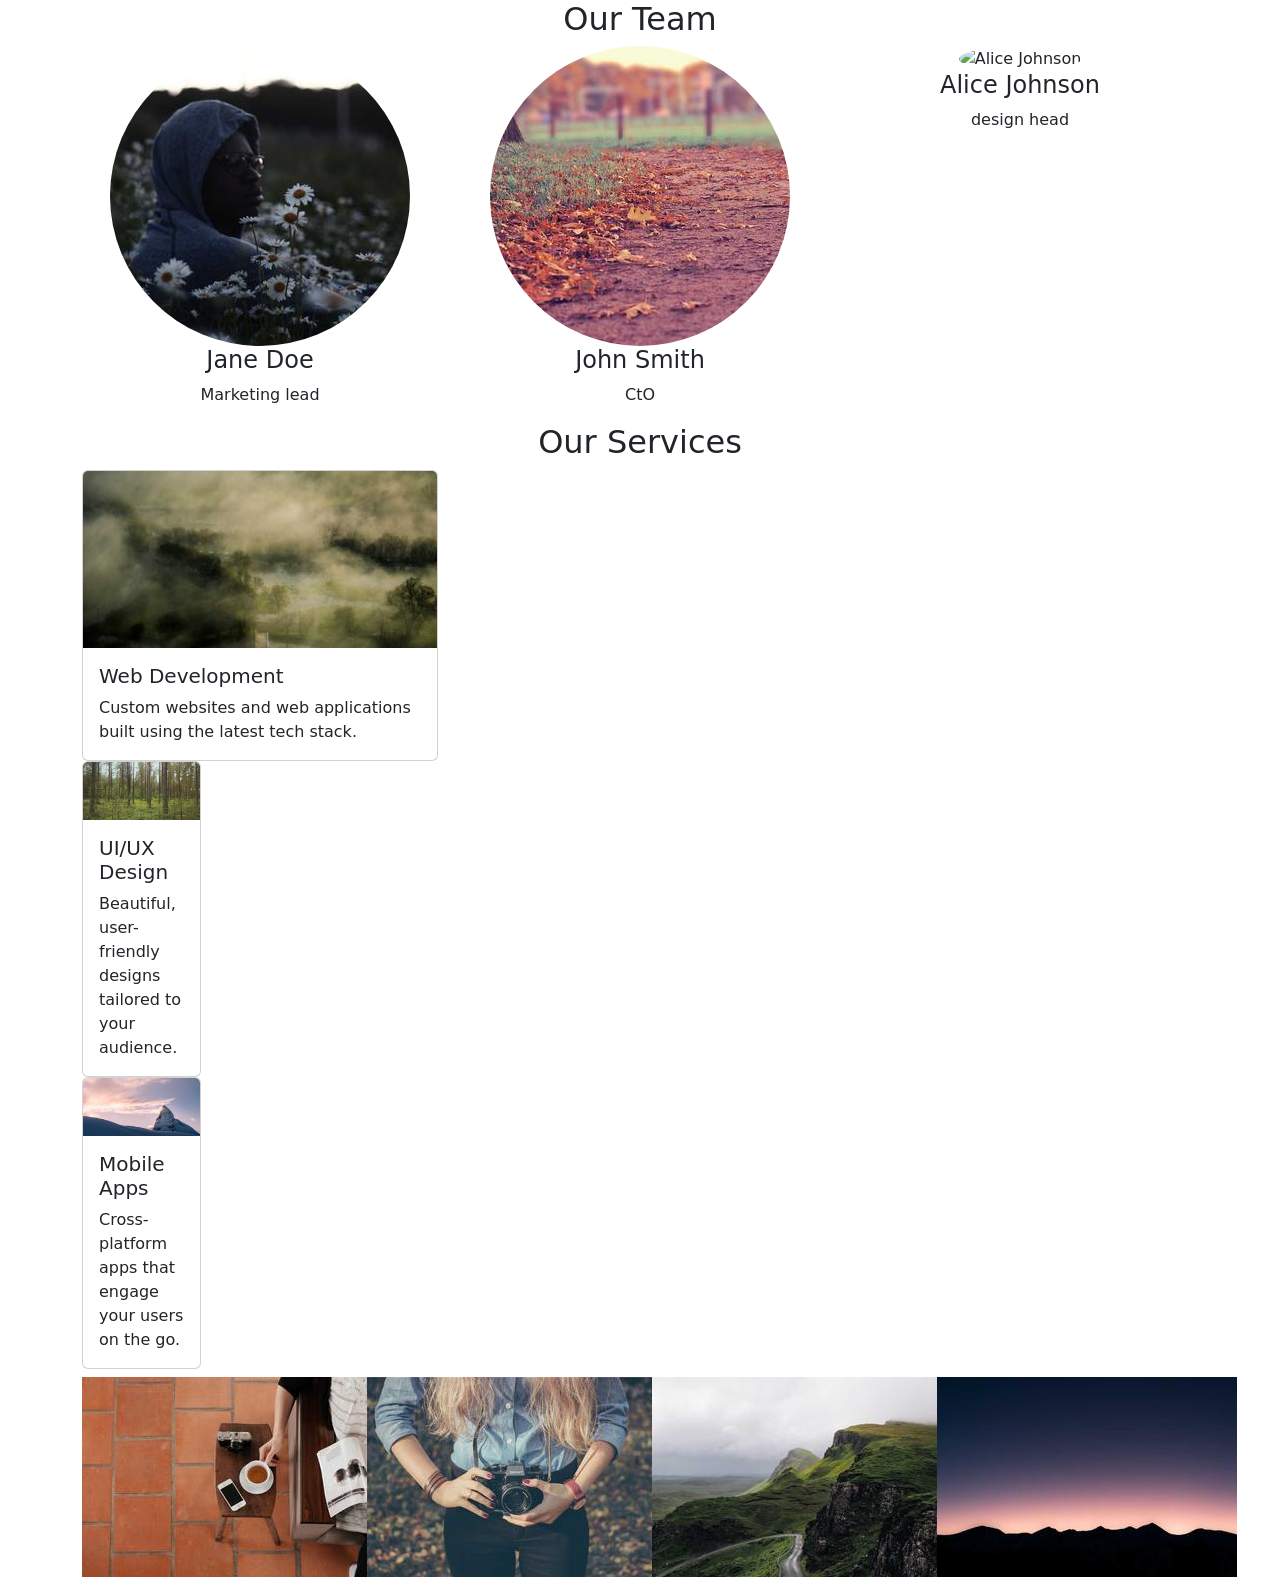
==== task3.html @ 802f6f1b "first commit" ====
<!DOCTYPE html>
<html lang="en">

<head>
    <meta charset="UTF-8">
    <meta name="viewport" content="width=device-width, initial-scale=1.0">
    <title>Document</title>
    <link rel="stylesheet" href="https://cdn.jsdelivr.net/npm/bootstrap@5.3.8/dist/css/bootstrap.min.css">
    <script src="https://cdn.jsdelivr.net/npm/@popperjs/core@2.11.8/dist/umd/popper.min.js"
        integrity="sha384-I7E8VVD/ismYTF4hNIPjVp/Zjvgyol6VFvRkX/vR+Vc4jQkC+hVqc2pM8ODewa9r"
        crossorigin="anonymous"></script>
    <script src="https://cdn.jsdelivr.net/npm/bootstrap@5.3.8/dist/js/bootstrap.min.js"
        integrity="sha384-G/EV+4j2dNv+tEPo3++6LCgdCROaejBqfUeNjuKAiuXbjrxilcCdDz6ZAVfHWe1Y"
        crossorigin="anonymous"></script>

</head>

<body>
    <div class="container">
        <h2 class="text-center">Our Team</h2>
        <div class="row">
            <div class="col-sm-12 col-md-6 col-lg-4 text-center">
                <img src="jane.jpg" alt="" class="img-fluid rounded-circle">
                <h4>Jane Doe</h4>
                <p>Marketing lead</p>
            </div>
            <div class="col-sm-12 col-md-6 col-lg-4 text-center">
                <img src="smith.jpg" alt="John Smith" class="img-fluid rounded-circle">
                <h4>John Smith</h4>
                <p>CtO</p>
            </div>
            <div class="col-sm-12 col-md-6 col-lg-4 text-center">
                <img src="alice.jpg" alt="Alice Johnson" class="img-fluid rounded-circle">
                <h4>Alice Johnson</h4>
                <p>design head</p>
            </div>
            <h2 class="text-center">Our Services</h2>
            <div class="col-sm-12 col-md-6 col-lg-4">
                <div class="card">
                    <img src="web.jpg" class="card-img-top" alt="Web Design">
                    <div class="card-body">
                        <h5 class="card-title">Web Development</h5>
                        <p class="card-text">Custom websites and web applications built using the latest tech stack.</p>
                    </div>
                </div>
                <div class="col-sm-12 col-md-6 col-lg-4">
                    <div class="card">
                        <img src="design.jpg" class="card-img-top" alt="Web Development">
                        <div class="card-body">
                            <h5 class="card-title">UI/UX Design</h5>
                            <p class="card-text">Beautiful, user-friendly designs tailored to your audience.</p>
                        </div>
                    </div>
                </div>
                <div class="col-sm-12 col-md-6 col-lg-4">
                    <div class="card">
                        <img src="mobile.jpg" class="card-img-top" alt="...">
                        <div class="card-body">
                            <h5 class="card-title">Mobile Apps</h5>
                            <p class="card-text">Cross-platform apps that engage your users on the go.</p>
                        </div>
                    </div>
                </div>

            </div>
            <h1 class="text-center"></h1>
            <div class="col-sm-12 col-md-6 col-lg-3 text-center">
                <img src="grid1.jpg" alt="">
            </div>
            <div class="col-sm-12 col-md-6 col-lg-3 text-center">
                <img src="grid2.jpg" alt="">
            </div>
            <div class="col-sm-12 col-md-6 col-lg-3 text-center">
                <img src="grid3.jpg" alt="">
            </div>
             <div class="col-sm-12 col-md-6 col-lg-3 text-center">
                <img src="grid4.jpg" alt="">
             </div>
        </div>

    </div>

    </div>

    </div>

</body>

</html>
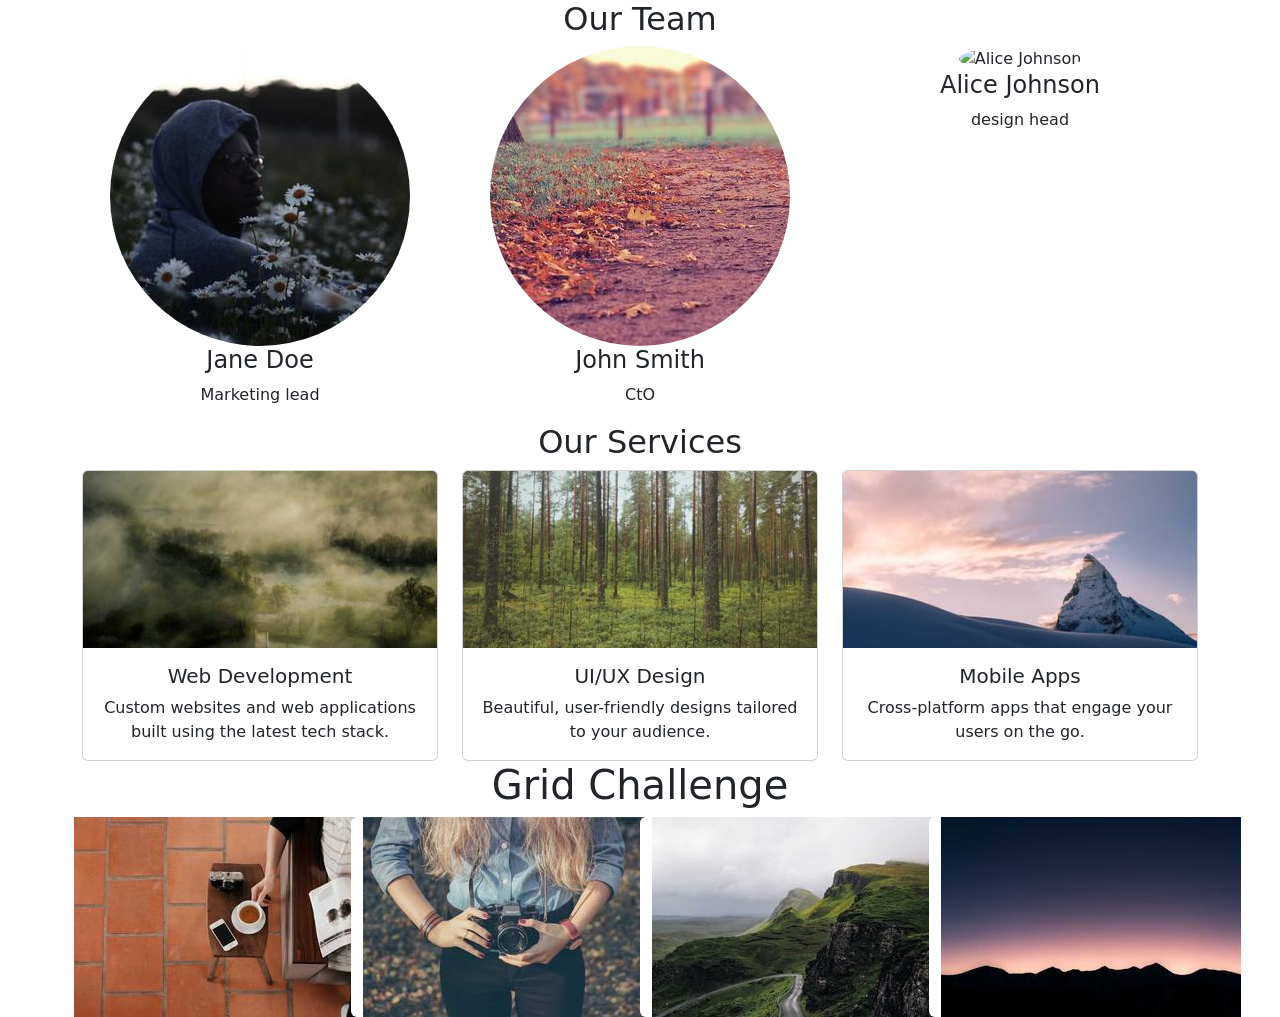
==== commit 39b43294: "task 3" ====
--- a/task3.html
+++ b/task3.html
@@ -6,6 +6,103 @@
     <meta name="viewport" content="width=device-width, initial-scale=1.0">
     <title>Document</title>
     <link rel="stylesheet" href="https://cdn.jsdelivr.net/npm/bootstrap@5.3.8/dist/css/bootstrap.min.css">
+
+
+</head>
+
+<body>
+    <div class="container">
+        <h2 class="text-center">Our Team</h2>
+        <div class="row text-center ">
+            <div class="col-sm-12 col-md-6 col-lg-4 ">
+                <div>
+                    <img src="jane.jpg" alt="" class="img-fluid rounded-circle">
+                    <h4>Jane Doe</h4>
+                    <p>Marketing lead</p>
+                </div>
+            </div>
+            <div class="col-sm-12 col-md-6 col-lg-4 text-center">
+                <div>
+                    <img src="smith.jpg" alt="John Smith" class="img-fluid rounded-circle">
+                    <h4>John Smith</h4>
+                    <p>CtO</p>
+                </div>
+            </div>
+            <div class="col-sm-12 col-md-6 col-lg-4 text-center">
+                <div>
+                    <img src="alice.jpg" alt="Alice Johnson" class="img-fluid rounded-circle">
+                    <h4>Alice Johnson</h4>
+                    <p>design head</p>
+                </div>
+            </div>
+        </div>
+    </div>
+    <div class="container">
+        <h2 class="text-center">Our Services</h2>
+        <div class="row text-center">
+            <div class="col-sm-12 col-md-6 col-lg-4">
+                <div class="card">
+                    <img src="web.jpg" class="card-img-top" alt="Web Design">
+                    <div class="card-body">
+                        <h5 class="card-title">Web Development</h5>
+                        <p class="card-text">Custom websites and web applications built using the latest tech stack.
+                        </p>
+                    </div>
+                </div>
+            </div>
+            <div class="col-sm-12 col-md-6 col-lg-4">
+                <div class="card">
+                    <img src="design.jpg" class="card-img-top" alt="Web Development">
+                    <div class="card-body">
+                        <h5 class="card-title">UI/UX Design</h5>
+                        <p class="card-text">Beautiful, user-friendly designs tailored to your audience.</p>
+                    </div>
+                </div>
+            </div>
+            <div class="col-sm-12 col-md-6 col-lg-4">
+                <div class="card">
+                    <img src="mobile.jpg" class="card-img-top" alt="...">
+                    <div class="card-body">
+                        <h5 class="card-title">Mobile Apps</h5>
+                        <p class="card-text">Cross-platform apps that engage your users on the go.</p>
+                    </div>
+                </div>
+            </div>
+        </div>
+    </div>
+    <div class="container g-2">
+        <div class="row text-center tab-content ">
+            <h1 class="text-center">Grid  Challenge</h1>
+            <div class="col-sm-12 col-md-6 col-lg-3 text-center card border-0">
+                <div>
+                    <img src="grid1.jpg" alt="">
+                </div>
+            </div>
+            <div class="col-sm-12 col-md-6 col-lg-3 text-center card border-0">
+                <div>
+                    <img src="grid2.jpg" alt="">
+                </div>
+            </div>
+            <div class="col-sm-12 col-md-6 col-lg-3 text-center card border-0">
+                <div>
+                    <img src="grid3.jpg" alt="">
+                </div>
+            </div>
+            <div class="col-sm-12 col-md-6 col-lg-3 text-center card border-0">
+                <div>
+                    <img src="grid4.jpg" alt="">
+                </div>
+            </div>
+        </div>
+    </div>
+
+
+
+
+
+
+
+
     <script src="https://cdn.jsdelivr.net/npm/@popperjs/core@2.11.8/dist/umd/popper.min.js"
         integrity="sha384-I7E8VVD/ismYTF4hNIPjVp/Zjvgyol6VFvRkX/vR+Vc4jQkC+hVqc2pM8ODewa9r"
         crossorigin="anonymous"></script>
@@ -13,77 +110,6 @@
         integrity="sha384-G/EV+4j2dNv+tEPo3++6LCgdCROaejBqfUeNjuKAiuXbjrxilcCdDz6ZAVfHWe1Y"
         crossorigin="anonymous"></script>
 
-</head>
-
-<body>
-    <div class="container">
-        <h2 class="text-center">Our Team</h2>
-        <div class="row">
-            <div class="col-sm-12 col-md-6 col-lg-4 text-center">
-                <img src="jane.jpg" alt="" class="img-fluid rounded-circle">
-                <h4>Jane Doe</h4>
-                <p>Marketing lead</p>
-            </div>
-            <div class="col-sm-12 col-md-6 col-lg-4 text-center">
-                <img src="smith.jpg" alt="John Smith" class="img-fluid rounded-circle">
-                <h4>John Smith</h4>
-                <p>CtO</p>
-            </div>
-            <div class="col-sm-12 col-md-6 col-lg-4 text-center">
-                <img src="alice.jpg" alt="Alice Johnson" class="img-fluid rounded-circle">
-                <h4>Alice Johnson</h4>
-                <p>design head</p>
-            </div>
-            <h2 class="text-center">Our Services</h2>
-            <div class="col-sm-12 col-md-6 col-lg-4">
-                <div class="card">
-                    <img src="web.jpg" class="card-img-top" alt="Web Design">
-                    <div class="card-body">
-                        <h5 class="card-title">Web Development</h5>
-                        <p class="card-text">Custom websites and web applications built using the latest tech stack.</p>
-                    </div>
-                </div>
-                <div class="col-sm-12 col-md-6 col-lg-4">
-                    <div class="card">
-                        <img src="design.jpg" class="card-img-top" alt="Web Development">
-                        <div class="card-body">
-                            <h5 class="card-title">UI/UX Design</h5>
-                            <p class="card-text">Beautiful, user-friendly designs tailored to your audience.</p>
-                        </div>
-                    </div>
-                </div>
-                <div class="col-sm-12 col-md-6 col-lg-4">
-                    <div class="card">
-                        <img src="mobile.jpg" class="card-img-top" alt="...">
-                        <div class="card-body">
-                            <h5 class="card-title">Mobile Apps</h5>
-                            <p class="card-text">Cross-platform apps that engage your users on the go.</p>
-                        </div>
-                    </div>
-                </div>
-
-            </div>
-            <h1 class="text-center"></h1>
-            <div class="col-sm-12 col-md-6 col-lg-3 text-center">
-                <img src="grid1.jpg" alt="">
-            </div>
-            <div class="col-sm-12 col-md-6 col-lg-3 text-center">
-                <img src="grid2.jpg" alt="">
-            </div>
-            <div class="col-sm-12 col-md-6 col-lg-3 text-center">
-                <img src="grid3.jpg" alt="">
-            </div>
-             <div class="col-sm-12 col-md-6 col-lg-3 text-center">
-                <img src="grid4.jpg" alt="">
-             </div>
-        </div>
-
-    </div>
-
-    </div>
-
-    </div>
-
 </body>
 
 </html>
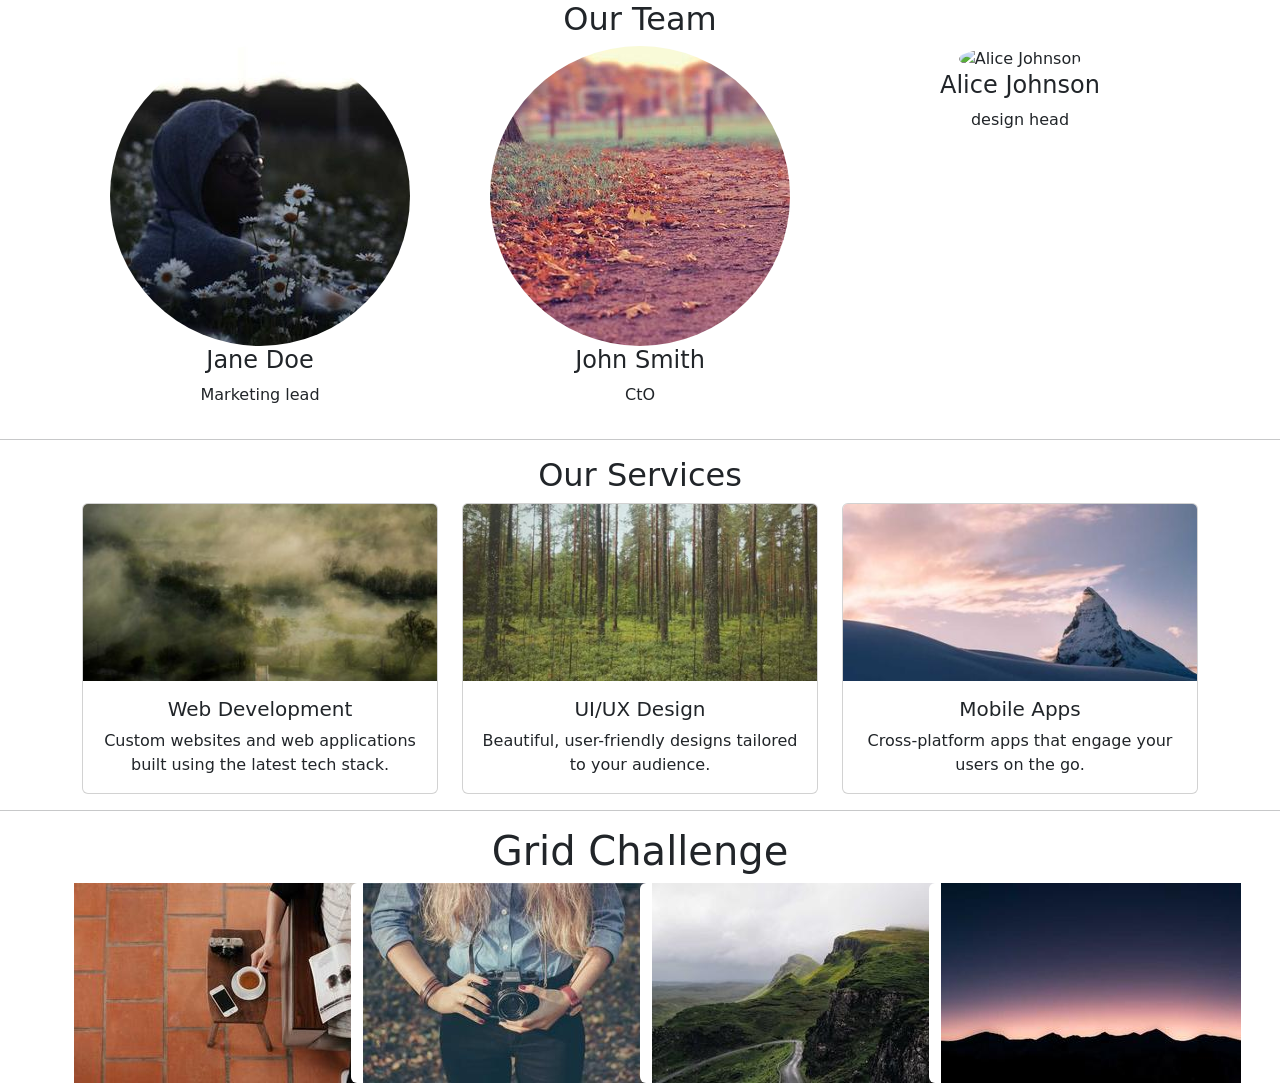
==== commit ad67011d: "travel mate 1" ====
--- a/task3.html
+++ b/task3.html
@@ -4,7 +4,7 @@
 <head>
     <meta charset="UTF-8">
     <meta name="viewport" content="width=device-width, initial-scale=1.0">
-    <title>Document</title>
+    <title>my website</title>
     <link rel="stylesheet" href="https://cdn.jsdelivr.net/npm/bootstrap@5.3.8/dist/css/bootstrap.min.css">
 
 
@@ -37,6 +37,7 @@
             </div>
         </div>
     </div>
+    <hr>
     <div class="container">
         <h2 class="text-center">Our Services</h2>
         <div class="row text-center">
@@ -70,6 +71,7 @@
             </div>
         </div>
     </div>
+    <hr>
     <div class="container g-2">
         <div class="row text-center tab-content ">
             <h1 class="text-center">Grid  Challenge</h1>
